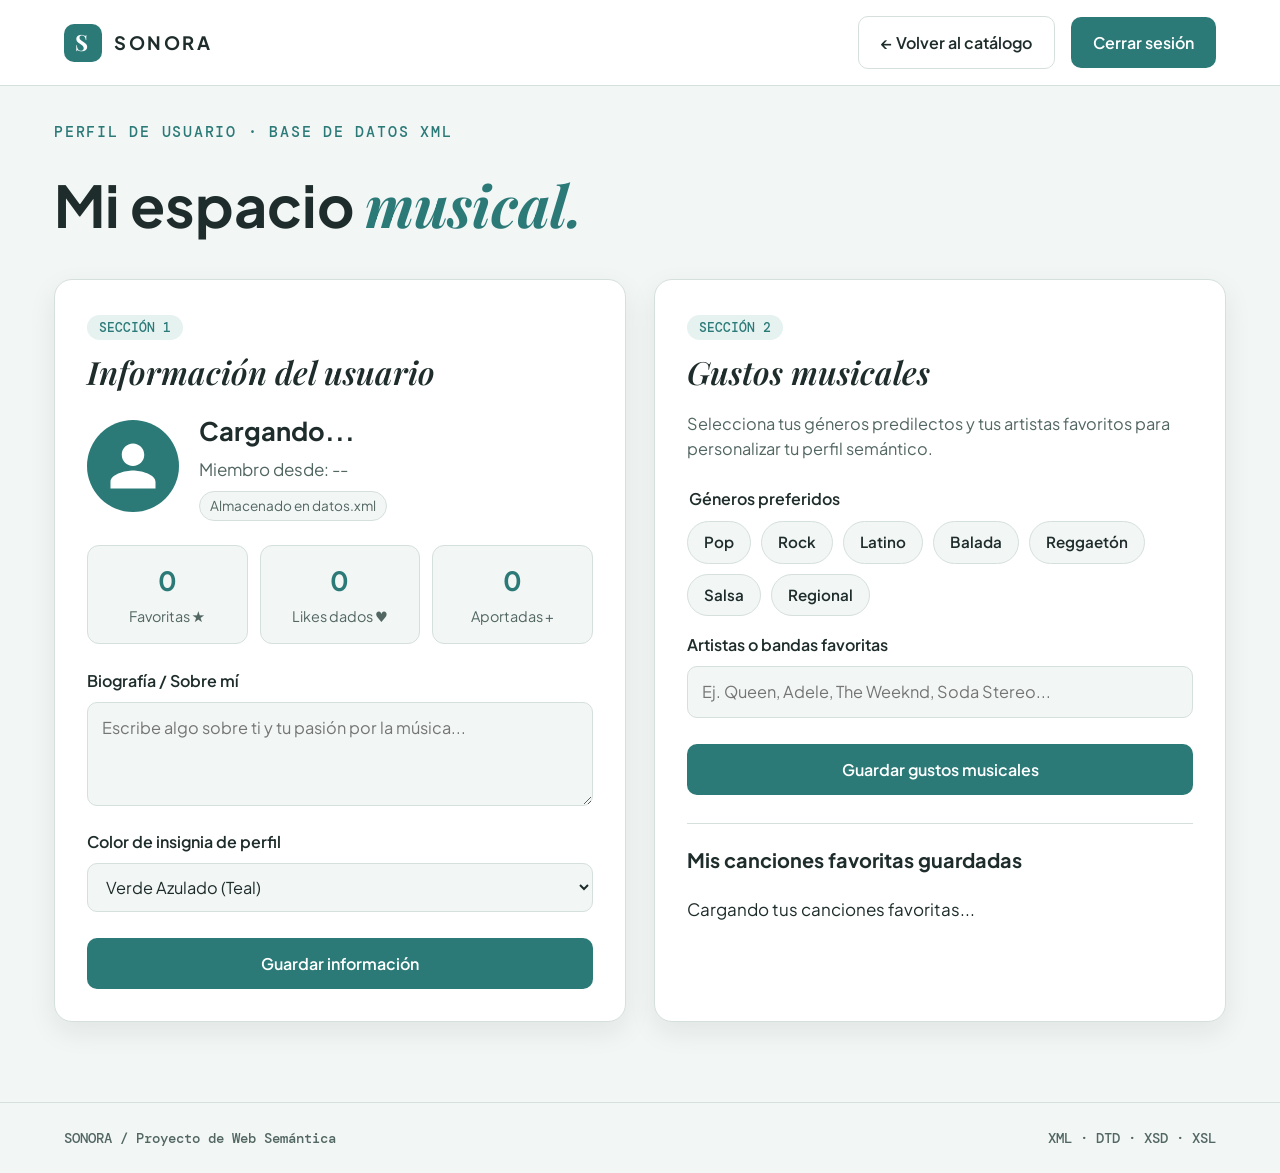
==== perfil.html @ c258104c "Add files via upload SONORA V2" ====
<!DOCTYPE html>
<html lang="es">
<head>
  <meta charset="UTF-8"/>
  <meta name="viewport" content="width=device-width, initial-scale=1.0"/>
  <title>Sonora | Mi Perfil</title>
  <link rel="stylesheet" href="canciones.css?v=4"/>
</head>
<body>
  <header class="topbar">
    <a class="brand" href="canciones.xml">
      <span class="brand-mark">S</span>
      <span>SONORA</span>
    </a>
    <div class="session">
      <a href="canciones.xml" class="button button-outline">← Volver al catálogo</a>
      <button id="profile-logout-btn" class="button button-dark" type="button">Cerrar sesión</button>
    </div>
  </header>

  <main class="profile-page">
    <section class="profile-hero">
      <p class="eyebrow">PERFIL DE USUARIO · BASE DE DATOS XML</p>
      <h1>Mi espacio <em>musical.</em></h1>
    </section>

    <div class="profile-grid">
      <!-- SECCIÓN 1: INFORMACIÓN DEL USUARIO -->
      <section class="profile-card" aria-labelledby="heading-user-info">
        <div class="section-badge">SECCIÓN 1</div>
        <h2 id="heading-user-info">Información del usuario</h2>

        <div class="user-summary">
          <div class="profile-avatar-xl" id="profile-page-avatar">
            <svg viewBox="0 0 24 24" width="54" height="54" fill="currentColor" aria-hidden="true">
              <path d="M12 12c2.76 0 5-2.24 5-5s-2.24-5-5-5-5 2.24-5 5 2.24 5 5 5zm0 2c-3.33 0-10 1.67-10 5v3h20v-3c0-3.33-6.67-5-10-5z"/>
            </svg>
          </div>
          <div class="user-summary-text">
            <h3 id="info-username">Cargando...</h3>
            <p id="info-created">Miembro desde: --</p>
            <span class="status-pill">Almacenado en datos.xml</span>
          </div>
        </div>

        <div class="user-stats">
          <div class="stat-item">
            <strong id="stat-favorites">0</strong>
            <span>Favoritas ★</span>
          </div>
          <div class="stat-item">
            <strong id="stat-likes">0</strong>
            <span>Likes dados ♥</span>
          </div>
          <div class="stat-item">
            <strong id="stat-added">0</strong>
            <span>Aportadas +</span>
          </div>
        </div>

        <form id="profile-info-form" class="profile-form">
          <label class="field-label">Biografía / Sobre mí
            <textarea id="input-bio" rows="3" placeholder="Escribe algo sobre ti y tu pasión por la música..."></textarea>
          </label>
          <label class="field-label">Color de insignia de perfil
            <select id="input-avatar-color">
              <option value="#2b7a78">Verde Azulado (Teal)</option>
              <option value="#3a6b88">Azul Pizarra</option>
              <option value="#52796f">Verde Salvia</option>
              <option value="#b56576">Coral Suave</option>
              <option value="#6d597a">Lavanda Oscuro</option>
            </select>
          </label>
          <p id="profile-save-msg" class="auth-message"></p>
          <button type="submit" class="button button-accent">Guardar información</button>
        </form>
      </section>

      <!-- SECCIÓN 2: GUSTOS MUSICALES -->
      <section class="profile-card" aria-labelledby="heading-musical-tastes">
        <div class="section-badge">SECCIÓN 2</div>
        <h2 id="heading-musical-tastes">Gustos musicales</h2>
        <p class="dialog-copy">Selecciona tus géneros predilectos y tus artistas favoritos para personalizar tu perfil semántico.</p>

        <form id="profile-tastes-form" class="profile-form">
          <fieldset class="genre-chips-fieldset">
            <legend class="field-label">Géneros preferidos</legend>
            <div class="genre-chips" id="genre-chips-container">
              <label class="chip-option"><input type="checkbox" name="genre" value="pop"/><span>Pop</span></label>
              <label class="chip-option"><input type="checkbox" name="genre" value="rock"/><span>Rock</span></label>
              <label class="chip-option"><input type="checkbox" name="genre" value="latino"/><span>Latino</span></label>
              <label class="chip-option"><input type="checkbox" name="genre" value="balada"/><span>Balada</span></label>
              <label class="chip-option"><input type="checkbox" name="genre" value="reggaeton"/><span>Reggaetón</span></label>
              <label class="chip-option"><input type="checkbox" name="genre" value="salsa"/><span>Salsa</span></label>
              <label class="chip-option"><input type="checkbox" name="genre" value="regional"/><span>Regional</span></label>
            </div>
          </fieldset>

          <label class="field-label">Artistas o bandas favoritas
            <input type="text" id="input-artists" placeholder="Ej. Queen, Adele, The Weeknd, Soda Stereo..."/>
          </label>

          <p id="tastes-save-msg" class="auth-message"></p>
          <button type="submit" class="button button-accent">Guardar gustos musicales</button>
        </form>

        <hr class="section-divider"/>

        <div class="favorites-preview">
          <h3>Mis canciones favoritas guardadas</h3>
          <ul id="profile-favorites-list" class="profile-song-list">
            <li>Cargando tus canciones favoritas...</li>
          </ul>
        </div>
      </section>
    </div>
  </main>

  <footer>
    <span>SONORA / Proyecto de Web Semántica</span>
    <span>XML · DTD · XSD · XSL</span>
  </footer>

  <!-- Ventana Emergente de Confirmación -->
  <dialog id="confirm-dialog">
    <div class="confirm-box">
      <p class="eyebrow" id="confirm-eyebrow">CONFIRMACIÓN</p>
      <h2 id="confirm-title">¿Estás seguro?</h2>
      <p id="confirm-message" class="dialog-copy">Confirma si deseas realizar esta acción.</p>
      <div class="confirm-actions">
        <button type="button" id="confirm-cancel" class="button button-outline">Cancelar</button>
        <button type="button" id="confirm-accept" class="button button-accent">Confirmar</button>
      </div>
    </div>
  </dialog>

  <script src="canciones.js?v=4"></script>
</body>
</html>
---- canciones.css ----
@import url('https://fonts.googleapis.com/css2?family=DM+Mono:wght@400;500&family=Playfair+Display:ital,wght@0,600;1,600;1,700&family=Plus+Jakarta+Sans:wght@400;500;600;700&display=swap');

:root {
  --ink: #1e2d2b;
  --paper: #f2f6f5;
  --cream: #ffffff;
  --teal: #2b7a78;
  --teal-dark: #1f5c5a;
  --coral: #d96b52;
  --gold: #d99b26;
  --sage: #cfe3de;
  --line: #d5e0dc;
  --muted: #526662;
  --danger: #c04848;
  --shadow: 0 10px 28px rgba(30, 45, 43, 0.08);
}

* {
  box-sizing: border-box;
}

body {
  margin: 0;
  background: var(--paper);
  color: var(--ink);
  font-family: 'Plus Jakarta Sans', system-ui, sans-serif;
  font-size: 17px;
  line-height: 1.6;
}

button, input, select, textarea {
  font: inherit;
}

[hidden] {
  display: none !important;
}

/* ENCABEZADO Y PERFIL DESPLEGABLE */
.topbar {
  min-height: 86px;
  border-bottom: 1px solid var(--line);
  display: flex;
  align-items: center;
  justify-content: space-between;
  padding: 12px clamp(20px, 5vw, 80px);
  background: var(--cream);
  position: sticky;
  top: 0;
  z-index: 50;
}

.brand {
  display: flex;
  gap: 12px;
  align-items: center;
  color: var(--ink);
  font-weight: 700;
  letter-spacing: 0.14em;
  text-decoration: none;
  font-size: 1.15rem;
}

.brand-mark {
  display: grid;
  place-items: center;
  width: 38px;
  height: 38px;
  border-radius: 10px;
  background: var(--teal);
  color: #fff;
  font-family: 'Playfair Display', serif;
  font-size: 1.4rem;
}

.session {
  display: flex;
  align-items: center;
  gap: 16px;
  font-size: 1rem;
  color: var(--muted);
}

.profile-menu-container {
  position: relative;
}

.profile-trigger {
  display: flex;
  align-items: center;
  gap: 10px;
  background: var(--paper);
  border: 1px solid var(--line);
  border-radius: 999px;
  padding: 6px 16px 6px 8px;
  cursor: pointer;
  color: var(--ink);
  font-weight: 600;
  font-size: 1rem;
  transition: border-color 0.2s, background 0.2s;
}

.profile-trigger:hover {
  border-color: var(--teal);
  background: #e8f0ee;
}

.profile-avatar-small {
  width: 36px;
  height: 36px;
  border-radius: 50%;
  background: var(--teal);
  color: #fff;
  display: grid;
  place-items: center;
  font-weight: 700;
  font-size: 1rem;
}

.profile-dropdown {
  position: absolute;
  right: 0;
  top: calc(100% + 10px);
  width: 280px;
  background: var(--cream);
  border: 1px solid var(--line);
  border-radius: 16px;
  box-shadow: 0 16px 36px rgba(30, 45, 43, 0.14);
  padding: 20px;
  z-index: 100;
}

.dropdown-header {
  display: flex;
  flex-direction: column;
  align-items: center;
  text-align: center;
  padding-bottom: 16px;
  border-bottom: 1px solid var(--line);
  margin-bottom: 14px;
}

.profile-avatar-large {
  width: 72px;
  height: 72px;
  border-radius: 50%;
  background: var(--teal);
  color: #fff;
  display: grid;
  place-items: center;
  margin-bottom: 10px;
  box-shadow: 0 6px 16px rgba(43, 122, 120, 0.25);
}

.dropdown-header strong {
  font-size: 1.2rem;
  color: var(--ink);
}

.dropdown-badge {
  font-size: 0.85rem;
  color: var(--muted);
  margin-top: 2px;
}

.dropdown-actions {
  display: flex;
  flex-direction: column;
  gap: 8px;
}

.dropdown-btn {
  width: 100%;
  text-align: left;
  padding: 12px 14px;
  border-radius: 10px;
  border: 1px solid transparent;
  background: var(--paper);
  color: var(--ink);
  font-weight: 600;
  font-size: 0.98rem;
  cursor: pointer;
  transition: background 0.15s, transform 0.1s;
}

.dropdown-btn:hover {
  background: var(--sage);
}

.dropdown-btn-danger {
  color: var(--danger);
  background: #fdf2f2;
}

.dropdown-btn-danger:hover {
  background: #fadcdc;
}

/* BOTONES GENERALES */
.button {
  border: 0;
  border-radius: 10px;
  padding: 13px 22px;
  cursor: pointer;
  font-weight: 600;
  font-size: 1rem;
  text-decoration: none;
  display: inline-flex;
  align-items: center;
  justify-content: center;
  transition: background 0.2s, transform 0.15s;
}

.button:disabled {
  cursor: not-allowed;
  opacity: 0.6;
}

.button-dark {
  background: var(--teal);
  color: #fff;
}

.button-dark:hover:not(:disabled) {
  background: var(--teal-dark);
}

.button-accent {
  background: var(--teal);
  color: #fff;
  width: 100%;
  margin-top: 10px;
}

.button-accent:hover:not(:disabled) {
  background: var(--teal-dark);
}

.button-outline {
  background: transparent;
  border: 1.5px solid var(--line);
  color: var(--ink);
}

.button-outline:hover {
  border-color: var(--teal);
  background: #e8f0ee;
}

/* HERO */
.hero {
  max-width: 1220px;
  margin: 0 auto;
  padding: clamp(44px, 7vw, 88px) 24px 48px;
  position: relative;
}

.hero::after {
  content: '♪';
  position: absolute;
  right: 6%;
  top: 32px;
  color: var(--teal);
  font: italic 150px 'Playfair Display', serif;
  opacity: 0.18;
  pointer-events: none;
}

.eyebrow {
  font: 500 0.92rem 'DM Mono', monospace;
  letter-spacing: 0.12em;
  color: var(--teal);
  margin: 0 0 16px;
  text-transform: uppercase;
}

.hero h1 {
  font-size: clamp(2.8rem, 6vw, 4.8rem);
  line-height: 1.02;
  letter-spacing: -0.02em;
  margin: 0;
  max-width: 780px;
}

.hero h1 em {
  font-family: 'Playfair Display', serif;
  font-weight: 600;
  color: var(--teal);
}

.hero-copy {
  max-width: 540px;
  color: var(--muted);
  font-size: 1.15rem;
  line-height: 1.65;
  margin-top: 22px;
}

/* CONTROLES Y FILTROS */
.controls {
  max-width: 1220px;
  margin: 0 auto;
  padding: 20px 24px;
  border-top: 1px solid var(--line);
  border-bottom: 1px solid var(--line);
  display: grid;
  grid-template-columns: 1fr auto auto auto;
  gap: 14px;
  align-items: stretch;
}

.search-box {
  display: flex;
  align-items: center;
  gap: 10px;
  background: var(--cream);
  border: 1.5px solid var(--line);
  border-radius: 12px;
  padding: 0 16px;
}

.search-box span {
  font-size: 1.6rem;
  color: var(--teal);
}

input, select, textarea {
  border: 0;
  outline: 0;
  background: transparent;
  color: var(--ink);
  padding: 14px 0;
  width: 100%;
  font-size: 1.02rem;
}

.select-box {
  border: 1.5px solid var(--line);
  border-radius: 12px;
  background: var(--cream);
  padding: 6px 16px;
  min-width: 175px;
}

.select-box span {
  display: block;
  font: 500 0.8rem 'DM Mono', monospace;
  color: var(--muted);
  text-transform: uppercase;
}

.select-box select {
  padding: 4px 0;
  font-weight: 600;
}

/* CABECERA DEL CATÁLOGO */
.list-heading {
  max-width: 1220px;
  margin: 38px auto 22px;
  padding: 0 24px;
  display: flex;
  align-items: center;
  justify-content: space-between;
  flex-wrap: wrap;
  gap: 12px;
}

.heading-group {
  display: flex;
  align-items: center;
  gap: 16px;
  flex-wrap: wrap;
}

.list-heading h2 {
  font: italic 600 2rem 'Playfair Display', serif;
  margin: 0;
}

.list-heading span {
  font: 500 0.98rem 'DM Mono', monospace;
  color: var(--muted);
}

/* TARJETAS DE CANCIONES */
.song-grid {
  max-width: 1220px;
  margin: 0 auto;
  padding: 0 24px 80px;
  display: grid;
  grid-template-columns: repeat(auto-fill, minmax(440px, 1fr));
  gap: 22px;
}

.song-card {
  background: var(--cream);
  border: 1.5px solid var(--line);
  border-radius: 16px;
  display: flex;
  padding: 20px;
  gap: 20px;
  box-shadow: var(--shadow);
  transition: transform 0.2s, border-color 0.2s;
}

.song-card:hover {
  transform: translateY(-3px);
  border-color: var(--teal);
}

.song-card.user-song {
  border-left: 5px solid var(--teal);
}

.cover {
  width: 145px;
  min-width: 145px;
  height: 195px;
  border-radius: 12px;
  display: grid;
  place-items: center;
  color: rgba(255, 255, 255, 0.9);
  font: italic 4.2rem 'Playfair Display', serif;
  background: #3b6968;
}

.cover-1 { background: #52796f; }
.cover-2 { background: #4a6fa5; }
.cover-3 { background: #9d6b84; }
.cover-4 { background: #6d6875; }

.song-info {
  flex: 1;
  min-width: 0;
  display: flex;
  flex-direction: column;
  justify-content: space-between;
}

.song-top {
  display: flex;
  justify-content: space-between;
  align-items: center;
  gap: 8px;
  flex-wrap: wrap;
}

.genre {
  font: 500 0.85rem 'DM Mono', monospace;
  color: var(--teal);
  background: #e6f2f0;
  padding: 4px 10px;
  border-radius: 999px;
  text-transform: uppercase;
}

.card-actions {
  display: flex;
  align-items: center;
  gap: 8px;
}

.like-button {
  display: inline-flex;
  align-items: center;
  gap: 6px;
  background: var(--paper);
  border: 1px solid var(--line);
  border-radius: 999px;
  padding: 5px 12px;
  cursor: pointer;
  color: var(--muted);
  font-size: 0.92rem;
  font-weight: 600;
  transition: all 0.2s;
}

.like-button:hover {
  border-color: var(--coral);
  color: var(--coral);
}

.like-button.is-liked {
  background: #fff0ed;
  border-color: var(--coral);
  color: var(--coral);
}

.like-icon {
  font-size: 1.15rem;
  line-height: 1;
}

.favorite-button {
  background: var(--paper);
  border: 1px solid var(--line);
  border-radius: 8px;
  color: var(--muted);
  font-size: 1.45rem;
  line-height: 1;
  cursor: pointer;
  padding: 4px 9px;
  transition: all 0.2s;
}

.favorite-button.is-favorite {
  color: var(--gold);
  border-color: var(--gold);
  background: #fff9eb;
}

.delete-song-button {
  background: var(--paper);
  border: 1px solid var(--line);
  border-radius: 8px;
  color: var(--muted);
  font-size: 1.1rem;
  cursor: pointer;
  padding: 6px 9px;
  transition: all 0.2s;
}

.delete-song-button:hover {
  color: var(--danger);
  border-color: var(--danger);
  background: #fdf2f2;
}

.song-info h3 {
  font-size: 1.35rem;
  line-height: 1.25;
  margin: 12px 0 4px;
  color: var(--ink);
}

.song-subtitle {
  font-size: 1.02rem;
  color: var(--muted);
  margin: 0;
  white-space: nowrap;
  overflow: hidden;
  text-overflow: ellipsis;
}

.song-meta {
  display: flex;
  flex-wrap: wrap;
  gap: 14px;
  align-items: center;
  color: var(--muted);
  font: 500 0.9rem 'DM Mono', monospace;
  margin: 12px 0;
}

.music-link {
  color: var(--teal);
  font-weight: 600;
  text-decoration: none;
}

.music-link:hover {
  text-decoration: underline;
}

.added-by {
  display: block;
  color: var(--muted);
  font: 0.85rem 'DM Mono', monospace;
  margin-bottom: 8px;
}

audio {
  width: 100%;
  height: 38px;
  margin-top: 4px;
}

/* PÁGINA DE PERFIL (perfil.html) */
.profile-page {
  max-width: 1220px;
  margin: 0 auto;
  padding: 36px 24px 80px;
}

.profile-hero h1 {
  font-size: clamp(2.4rem, 5vw, 3.6rem);
  margin: 0 0 28px;
}

.profile-hero h1 em {
  font-family: 'Playfair Display', serif;
  color: var(--teal);
}

.profile-grid {
  display: grid;
  grid-template-columns: repeat(auto-fit, minmax(420px, 1fr));
  gap: 28px;
}

.profile-card {
  background: var(--cream);
  border: 1.5px solid var(--line);
  border-radius: 18px;
  padding: 32px;
  box-shadow: var(--shadow);
}

.section-badge {
  display: inline-block;
  font: 500 0.8rem 'DM Mono', monospace;
  background: #e6f2f0;
  color: var(--teal);
  padding: 4px 12px;
  border-radius: 999px;
  margin-bottom: 10px;
}

.profile-card h2 {
  font: italic 600 2rem 'Playfair Display', serif;
  margin: 0 0 18px;
}

.user-summary {
  display: flex;
  align-items: center;
  gap: 20px;
  margin-bottom: 24px;
}

.profile-avatar-xl {
  width: 92px;
  height: 92px;
  border-radius: 50%;
  background: var(--teal);
  color: #fff;
  display: grid;
  place-items: center;
  flex-shrink: 0;
}

.user-summary-text h3 {
  font-size: 1.6rem;
  margin: 0 0 4px;
}

.user-summary-text p {
  margin: 0 0 8px;
  color: var(--muted);
}

.status-pill {
  display: inline-block;
  font-size: 0.85rem;
  background: var(--paper);
  border: 1px solid var(--line);
  padding: 3px 10px;
  border-radius: 999px;
  color: var(--muted);
}

.user-stats {
  display: grid;
  grid-template-columns: repeat(3, 1fr);
  gap: 12px;
  margin-bottom: 24px;
}

.stat-item {
  background: var(--paper);
  border: 1px solid var(--line);
  border-radius: 12px;
  padding: 14px;
  text-align: center;
}

.stat-item strong {
  display: block;
  font-size: 1.65rem;
  color: var(--teal);
}

.stat-item span {
  font-size: 0.9rem;
  color: var(--muted);
}

.profile-form {
  display: flex;
  flex-direction: column;
  gap: 16px;
}

.field-label {
  display: block;
  color: var(--ink);
  font-size: 1rem;
  font-weight: 600;
}

.field-label input,
.field-label textarea,
.field-label select {
  background: var(--paper);
  border: 1.5px solid var(--line);
  border-radius: 10px;
  padding: 12px 14px;
  margin-top: 8px;
  font-weight: 400;
}

.genre-chips-fieldset {
  border: 0;
  padding: 0;
  margin: 0;
}

.genre-chips {
  display: flex;
  flex-wrap: wrap;
  gap: 10px;
  margin-top: 10px;
}

.chip-option {
  cursor: pointer;
}

.chip-option input {
  display: none;
}

.chip-option span {
  display: inline-block;
  padding: 8px 16px;
  border-radius: 999px;
  background: var(--paper);
  border: 1.5px solid var(--line);
  font-weight: 600;
  font-size: 0.95rem;
  transition: all 0.15s;
}

.chip-option input:checked + span {
  background: var(--teal);
  color: #fff;
  border-color: var(--teal);
}

.section-divider {
  border: 0;
  border-top: 1px solid var(--line);
  margin: 28px 0 20px;
}

.profile-song-list {
  list-style: none;
  padding: 0;
  margin: 12px 0 0;
  display: flex;
  flex-direction: column;
  gap: 10px;
}

.profile-fav-item {
  display: flex;
  justify-content: space-between;
  align-items: center;
  gap: 12px;
  padding: 12px 16px;
  background: var(--paper);
  border: 1px solid var(--line);
  border-radius: 12px;
}

.profile-fav-item strong {
  display: block;
  font-size: 1.05rem;
}

.profile-fav-item span {
  font-size: 0.92rem;
  color: var(--muted);
}

/* MODALES Y VENTANAS EMERGENTES */
dialog {
  border: 1px solid var(--line);
  border-radius: 18px;
  padding: 0;
  max-width: 480px;
  width: calc(100% - 32px);
  background: var(--cream);
  color: var(--ink);
  box-shadow: 0 24px 48px rgba(30, 45, 43, 0.22);
}

dialog::backdrop {
  background: rgba(30, 45, 43, 0.55);
  backdrop-filter: blur(3px);
}

#auth-form, #add-song-form, .confirm-box {
  padding: 36px;
  position: relative;
}

#auth-form h2, #add-song-form h2, .confirm-box h2 {
  font: italic 600 2.1rem 'Playfair Display', serif;
  margin: 0 0 12px;
}

.dialog-copy {
  color: var(--muted);
  font-size: 1.02rem;
  line-height: 1.55;
  margin-bottom: 24px;
}

.confirm-actions {
  display: flex;
  gap: 12px;
  justify-content: flex-end;
  margin-top: 24px;
}

.confirm-actions .button {
  margin-top: 0;
  width: auto;
  min-width: 130px;
}

.close-button {
  position: absolute;
  right: 20px;
  top: 16px;
  border: 0;
  background: none;
  font-size: 1.8rem;
  color: var(--muted);
  cursor: pointer;
}

.auth-message {
  font-size: 0.95rem;
  min-height: 22px;
  border-radius: 8px;
}

.auth-message:empty {
  display: none;
}

.auth-message.is-loading { color: var(--muted); }
.auth-message.is-error { color: var(--danger); background: #fdf2f2; padding: 10px 12px; }
.auth-message.is-success { color: var(--teal-dark); background: #e6f2f0; padding: 10px 12px; }

footer {
  border-top: 1px solid var(--line);
  padding: 26px clamp(20px, 5vw, 80px);
  display: flex;
  justify-content: space-between;
  flex-wrap: wrap;
  gap: 12px;
  color: var(--muted);
  font: 500 0.9rem 'DM Mono', monospace;
}

/* RESPONSIVIDAD */
@media (max-width: 960px) {
  .controls {
    grid-template-columns: 1fr 1fr;
  }
  .search-box, #add-song-button {
    grid-column: 1 / -1;
  }
  .song-grid, .profile-grid {
    grid-template-columns: 1fr;
  }
}

@media (max-width: 600px) {
  body {
    font-size: 16px;
  }
  .topbar {
    padding: 12px 16px;
  }
  .controls {
    grid-template-columns: 1fr;
    padding: 16px;
  }
  .song-card {
    flex-direction: column;
    align-items: center;
    text-align: center;
  }
  .cover {
    width: 100%;
    max-width: 220px;
    height: 220px;
  }
  .song-top {
    justify-content: center;
  }
  .song-meta {
    justify-content: center;
  }
  .user-stats {
    grid-template-columns: 1fr;
  }
}
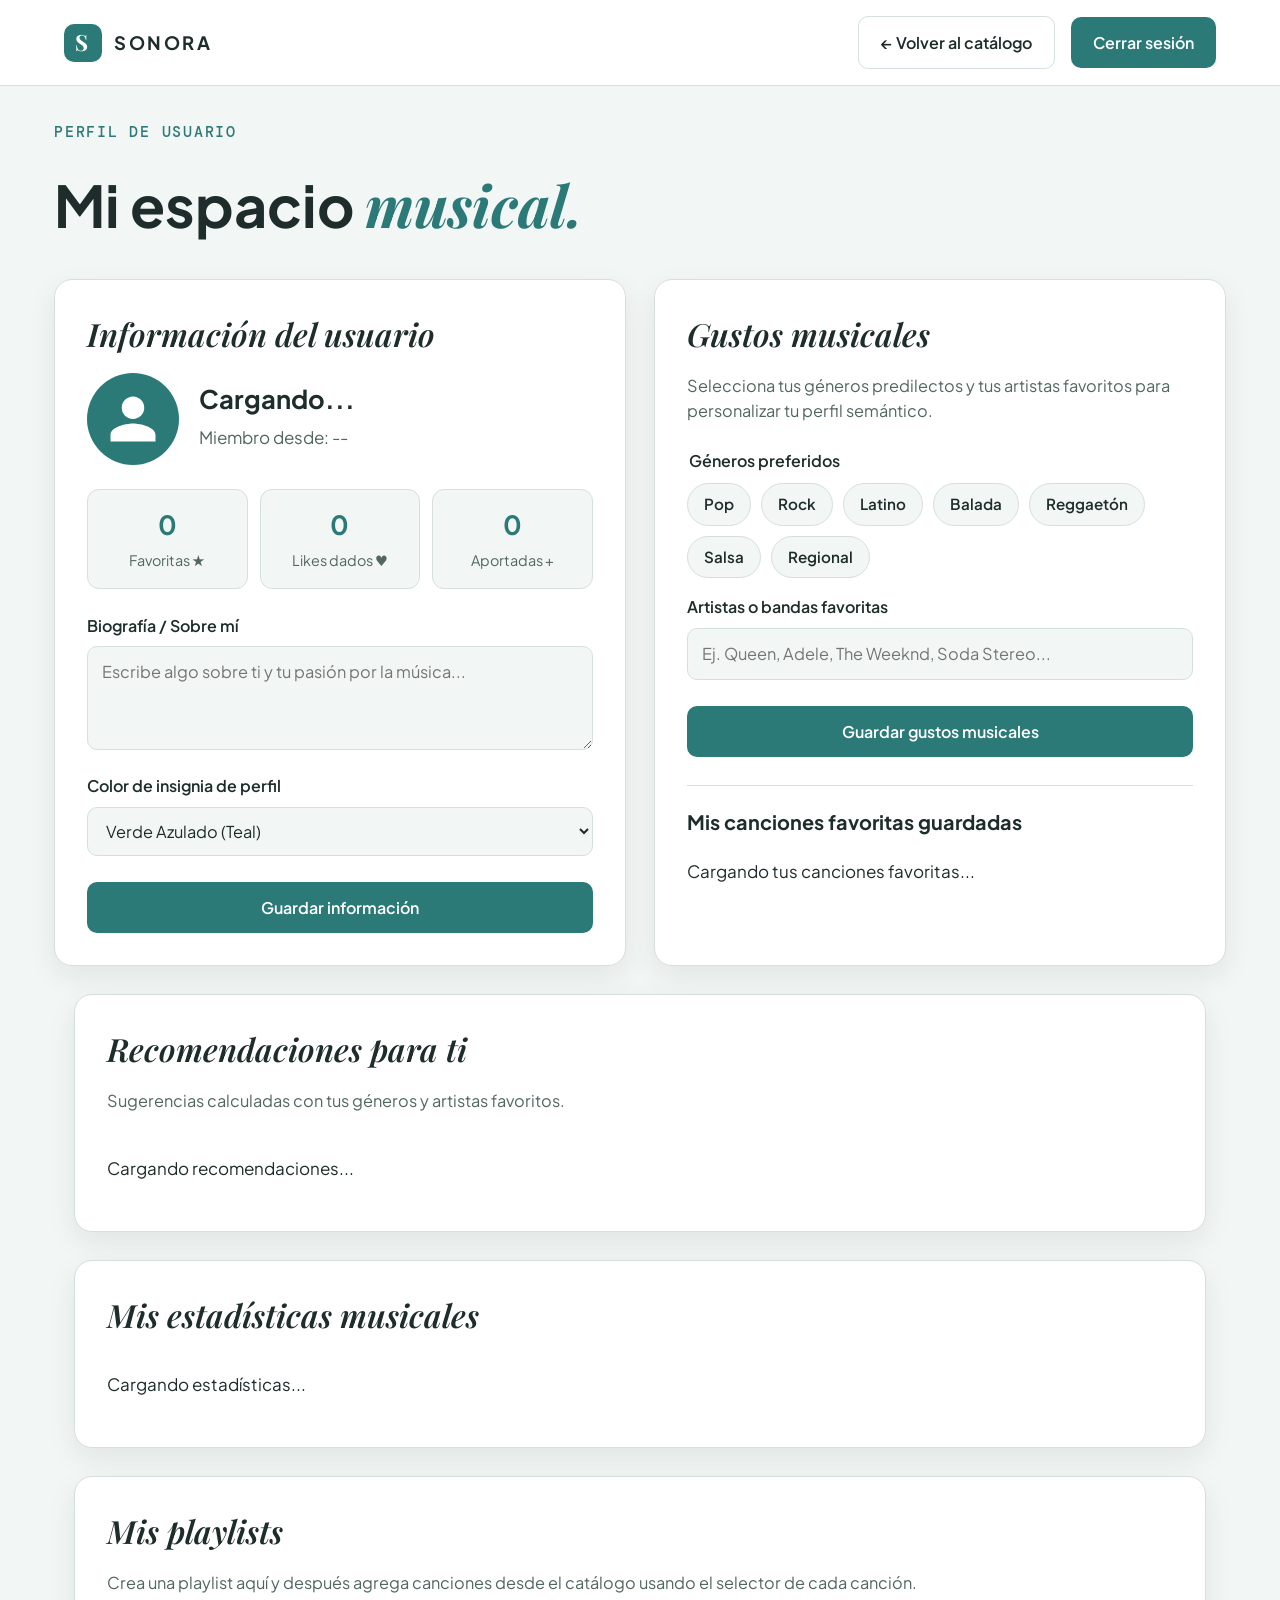
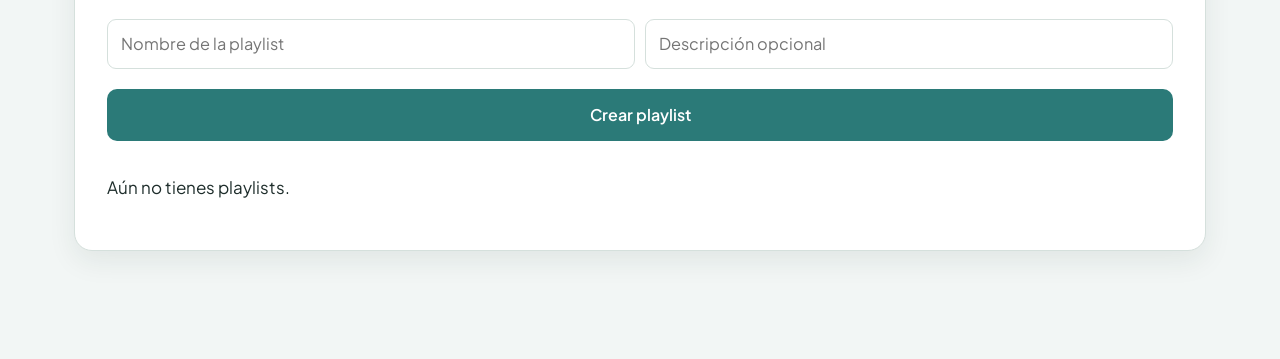
==== commit 3ef643e4: "Mejora playlists y catálogo musical" ====
--- a/perfil.html
+++ b/perfil.html
@@ -20,14 +20,12 @@
 
   <main class="profile-page">
     <section class="profile-hero">
-      <p class="eyebrow">PERFIL DE USUARIO · BASE DE DATOS XML</p>
+      <p class="eyebrow">PERFIL DE USUARIO</p>
       <h1>Mi espacio <em>musical.</em></h1>
     </section>
 
     <div class="profile-grid">
-      <!-- SECCIÓN 1: INFORMACIÓN DEL USUARIO -->
       <section class="profile-card" aria-labelledby="heading-user-info">
-        <div class="section-badge">SECCIÓN 1</div>
         <h2 id="heading-user-info">Información del usuario</h2>
 
         <div class="user-summary">
@@ -39,7 +37,6 @@
           <div class="user-summary-text">
             <h3 id="info-username">Cargando...</h3>
             <p id="info-created">Miembro desde: --</p>
-            <span class="status-pill">Almacenado en datos.xml</span>
           </div>
         </div>
 
@@ -76,9 +73,7 @@
         </form>
       </section>
 
-      <!-- SECCIÓN 2: GUSTOS MUSICALES -->
       <section class="profile-card" aria-labelledby="heading-musical-tastes">
-        <div class="section-badge">SECCIÓN 2</div>
         <h2 id="heading-musical-tastes">Gustos musicales</h2>
         <p class="dialog-copy">Selecciona tus géneros predilectos y tus artistas favoritos para personalizar tu perfil semántico.</p>
 
@@ -114,12 +109,36 @@
         </div>
       </section>
     </div>
+
+    <section class="profile-card profile-wide" aria-labelledby="heading-recommendations">
+      <h2 id="heading-recommendations">Recomendaciones para ti</h2>
+      <p class="dialog-copy">Sugerencias calculadas con tus géneros y artistas favoritos.</p>
+      <div id="recommendations-list" class="recommendation-grid">
+        <p>Cargando recomendaciones...</p>
+      </div>
+    </section>
+
+    <section class="profile-card profile-wide" aria-labelledby="heading-statistics">
+      <h2 id="heading-statistics">Mis estadísticas musicales</h2>
+      <div id="profile-stats" class="recommendation-grid">
+        <p>Cargando estadísticas...</p>
+      </div>
+    </section>
+
+    <section class="profile-card profile-wide" aria-labelledby="heading-playlists">
+      <h2 id="heading-playlists">Mis playlists</h2>
+      <p class="dialog-copy">Crea una playlist aquí y después agrega canciones desde el catálogo usando el selector de cada canción.</p>
+      <form id="playlist-form" class="inline-form">
+        <input id="playlist-name" required maxlength="80" placeholder="Nombre de la playlist"/>
+        <input id="playlist-description" maxlength="300" placeholder="Descripción opcional"/>
+        <button type="submit" class="button button-accent">Crear playlist</button>
+      </form>
+      <p id="playlist-message" class="auth-message" role="status"></p>
+      <div id="playlists-list" class="playlist-grid">
+        <p>Aún no tienes playlists.</p>
+      </div>
+    </section>
   </main>
-
-  <footer>
-    <span>SONORA / Proyecto de Web Semántica</span>
-    <span>XML · DTD · XSD · XSL</span>
-  </footer>
 
   <!-- Ventana Emergente de Confirmación -->
   <dialog id="confirm-dialog">
@@ -134,6 +153,6 @@
     </div>
   </dialog>
 
-  <script src="canciones.js?v=4"></script>
+  <script src="canciones.js?v=5"></script>
 </body>
 </html>
--- a/canciones.css
+++ b/canciones.css
@@ -28,6 +28,106 @@
   line-height: 1.6;
 }
 
+.semantic-panel,
+.profile-wide {
+  width: min(1180px, calc(100% - 40px));
+  margin: 28px auto;
+  padding: 28px;
+  background: var(--cream);
+  border: 1px solid var(--line);
+  border-radius: 18px;
+  box-shadow: var(--shadow);
+}
+
+.semantic-panel {
+  display: grid;
+  grid-template-columns: 1fr minmax(260px, 420px);
+  gap: 18px 28px;
+  align-items: center;
+}
+
+.semantic-panel h2 {
+  margin: 0;
+}
+
+.semantic-panel p {
+  color: var(--muted);
+}
+
+.semantic-results,
+.recommendation-grid,
+.playlist-grid {
+  display: grid;
+  gap: 12px;
+}
+
+.semantic-results {
+  grid-column: 1 / -1;
+}
+
+.semantic-result,
+.playlist-item {
+  padding: 12px 16px;
+  border: 1px solid var(--line);
+  border-radius: 10px;
+  background: var(--paper);
+}
+
+.playlist-item {
+  display: flex;
+  flex-direction: column;
+  align-items: flex-start;
+  gap: 8px;
+}
+
+.playlist-open-button {
+  font-size: 0.85rem;
+  padding: 7px 12px;
+}
+
+.playlist-songs {
+  width: 100%;
+  margin: 4px 0 0;
+  padding: 10px 10px 10px 28px;
+  border-radius: 8px;
+  background: #f7faf9;
+  color: var(--muted);
+  line-height: 1.7;
+}
+
+.recommendation-grid,
+.playlist-grid {
+  grid-template-columns: repeat(auto-fit, minmax(220px, 1fr));
+}
+
+.recommendation-card {
+  padding: 18px;
+  border-radius: 12px;
+  background: var(--paper);
+  border: 1px solid var(--line);
+}
+
+.inline-form {
+  display: flex;
+  flex-wrap: wrap;
+  gap: 10px;
+  margin: 16px 0;
+}
+
+.inline-form input {
+  flex: 1 1 220px;
+  min-width: 0;
+  padding: 11px 13px;
+  border: 1px solid var(--line);
+  border-radius: 9px;
+}
+
+@media (max-width: 760px) {
+  .semantic-panel {
+    grid-template-columns: 1fr;
+  }
+}
+
 button, input, select, textarea {
   font: inherit;
 }
@@ -510,6 +610,38 @@
   background: #fff9eb;
 }
 
+.playlist-picker {
+  display: flex;
+  align-items: center;
+  gap: 4px;
+}
+
+.playlist-select {
+  max-width: 150px;
+  min-height: 32px;
+  border: 1px solid var(--line);
+  border-radius: 8px;
+  background: var(--paper);
+  color: var(--ink);
+  font: inherit;
+  font-size: 0.75rem;
+}
+
+.playlist-add-button {
+  min-width: 32px;
+  min-height: 32px;
+  border: 1px solid var(--teal);
+  border-radius: 8px;
+  background: var(--teal);
+  color: white;
+  cursor: pointer;
+}
+
+.playlist-add-button:disabled {
+  opacity: 0.55;
+  cursor: not-allowed;
+}
+
 .delete-song-button {
   background: var(--paper);
   border: 1px solid var(--line);
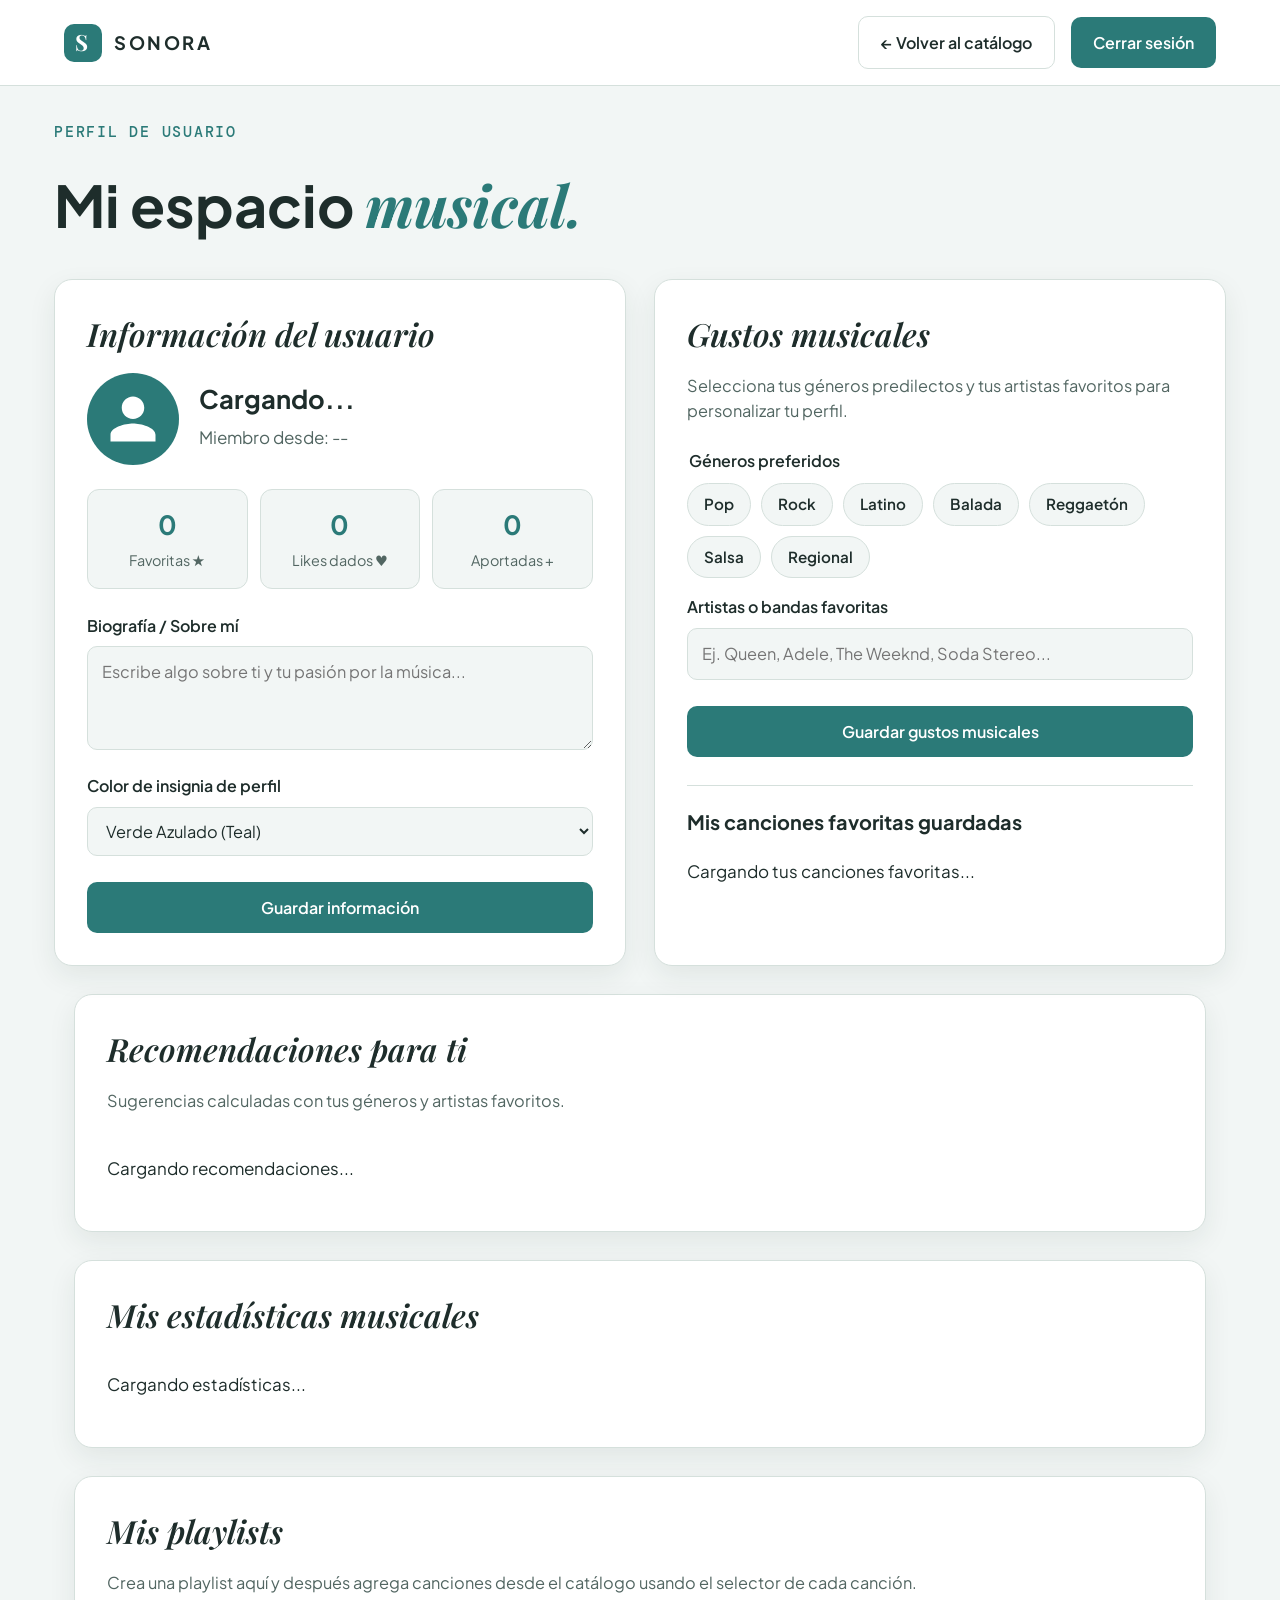
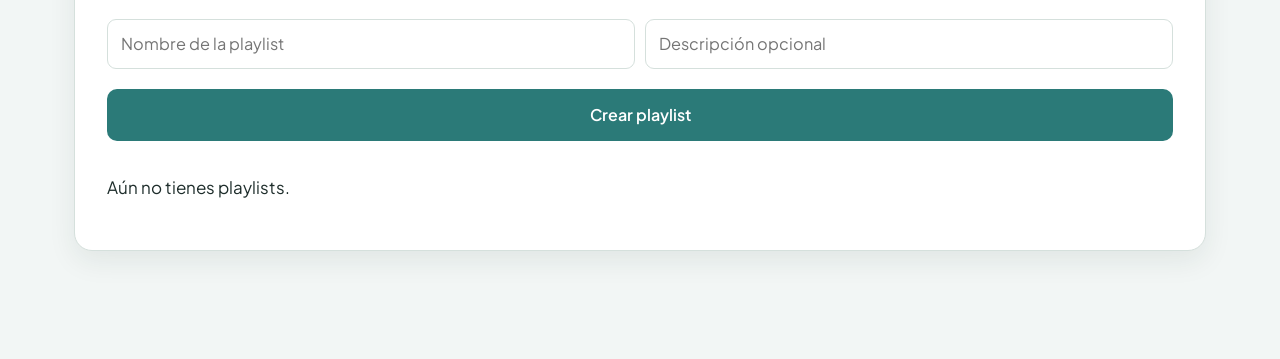
==== commit 94ec6d3c: "Actualiza aplicación web semántica Co-authored-by: Copilot <223556219+Copilot@users.noreply.github.c" ====
--- a/perfil.html
+++ b/perfil.html
@@ -75,7 +75,7 @@
 
       <section class="profile-card" aria-labelledby="heading-musical-tastes">
         <h2 id="heading-musical-tastes">Gustos musicales</h2>
-        <p class="dialog-copy">Selecciona tus géneros predilectos y tus artistas favoritos para personalizar tu perfil semántico.</p>
+        <p class="dialog-copy">Selecciona tus géneros predilectos y tus artistas favoritos para personalizar tu perfil.</p>
 
         <form id="profile-tastes-form" class="profile-form">
           <fieldset class="genre-chips-fieldset">
@@ -153,6 +153,6 @@
     </div>
   </dialog>
 
-  <script src="canciones.js?v=5"></script>
+  <script src="canciones.js?v=7"></script>
 </body>
 </html>
--- a/canciones.css
+++ b/canciones.css
@@ -28,7 +28,6 @@
   line-height: 1.6;
 }
 
-.semantic-panel,
 .profile-wide {
   width: min(1180px, calc(100% - 40px));
   margin: 28px auto;
@@ -39,33 +38,12 @@
   box-shadow: var(--shadow);
 }
 
-.semantic-panel {
-  display: grid;
-  grid-template-columns: 1fr minmax(260px, 420px);
-  gap: 18px 28px;
-  align-items: center;
-}
-
-.semantic-panel h2 {
-  margin: 0;
-}
-
-.semantic-panel p {
-  color: var(--muted);
-}
-
-.semantic-results,
 .recommendation-grid,
 .playlist-grid {
   display: grid;
   gap: 12px;
 }
 
-.semantic-results {
-  grid-column: 1 / -1;
-}
-
-.semantic-result,
 .playlist-item {
   padding: 12px 16px;
   border: 1px solid var(--line);
@@ -123,9 +101,6 @@
 }
 
 @media (max-width: 760px) {
-  .semantic-panel {
-    grid-template-columns: 1fr;
-  }
 }
 
 button, input, select, textarea {
